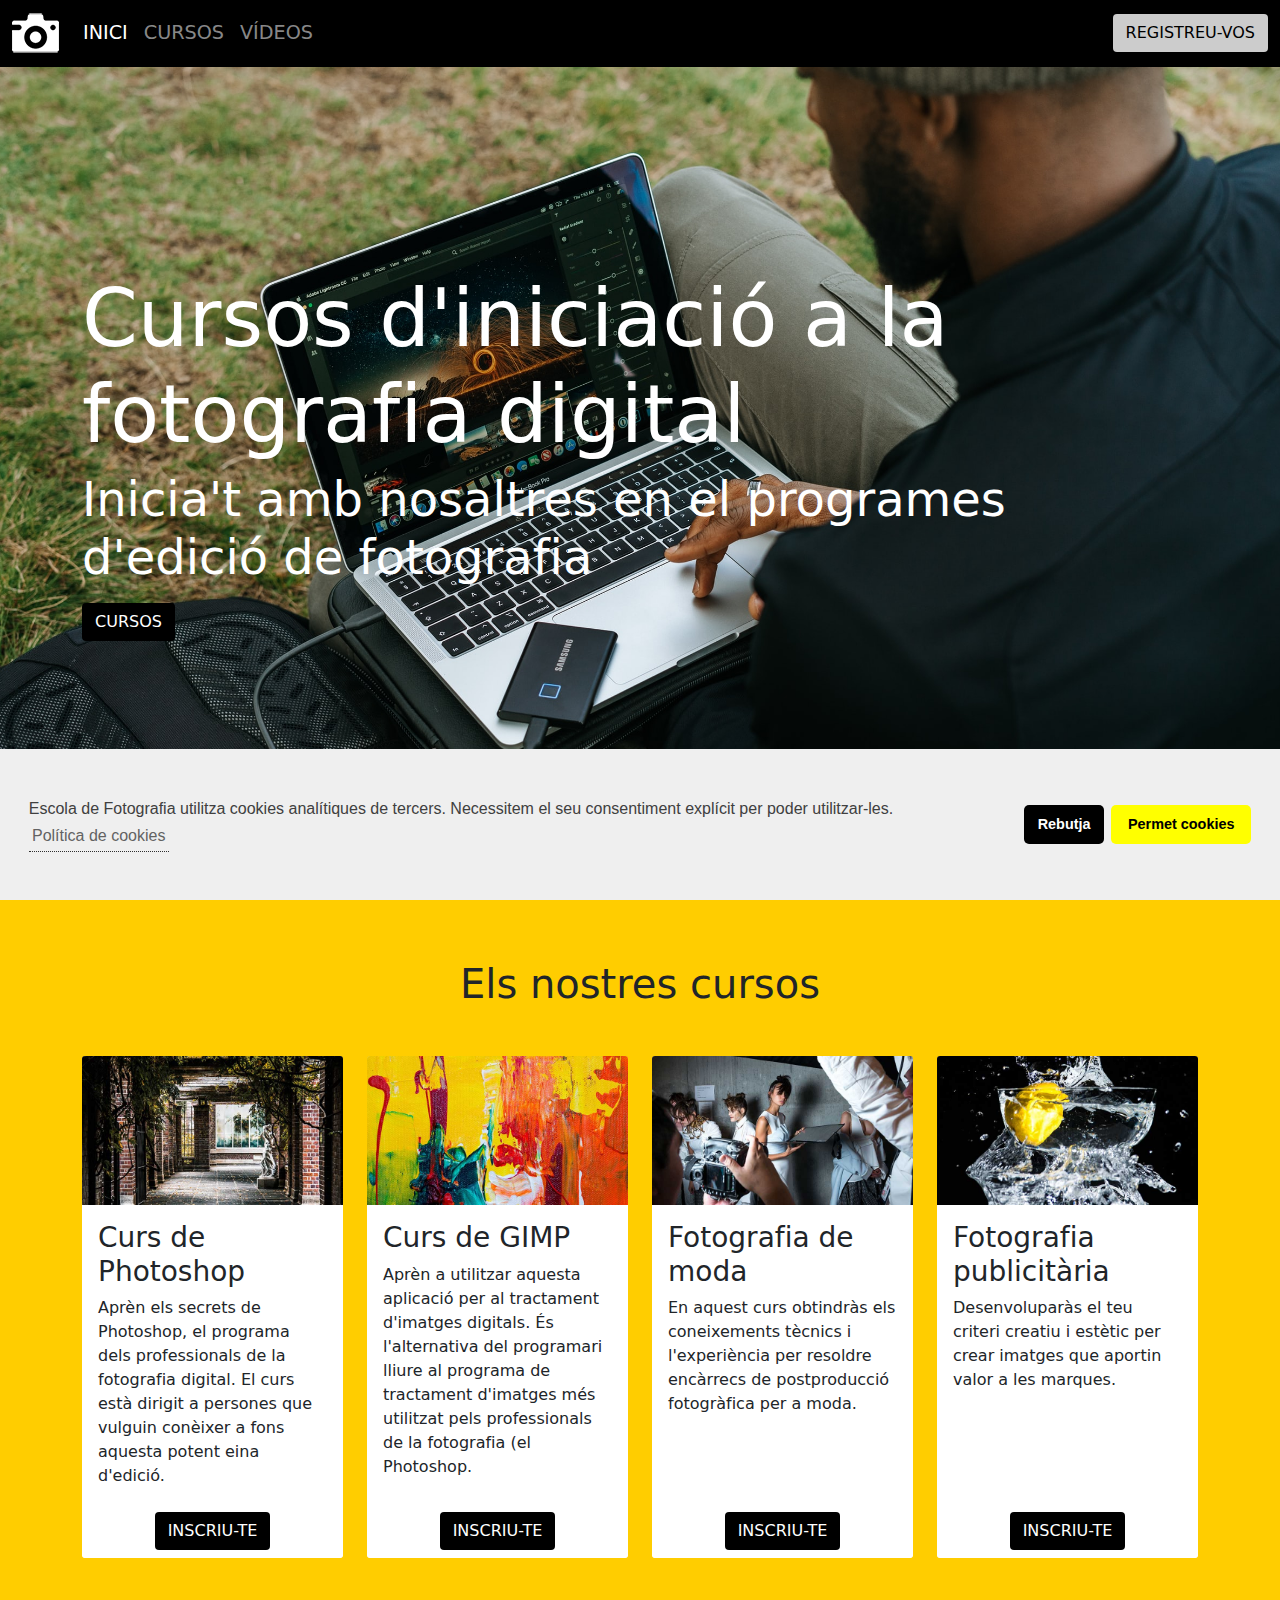
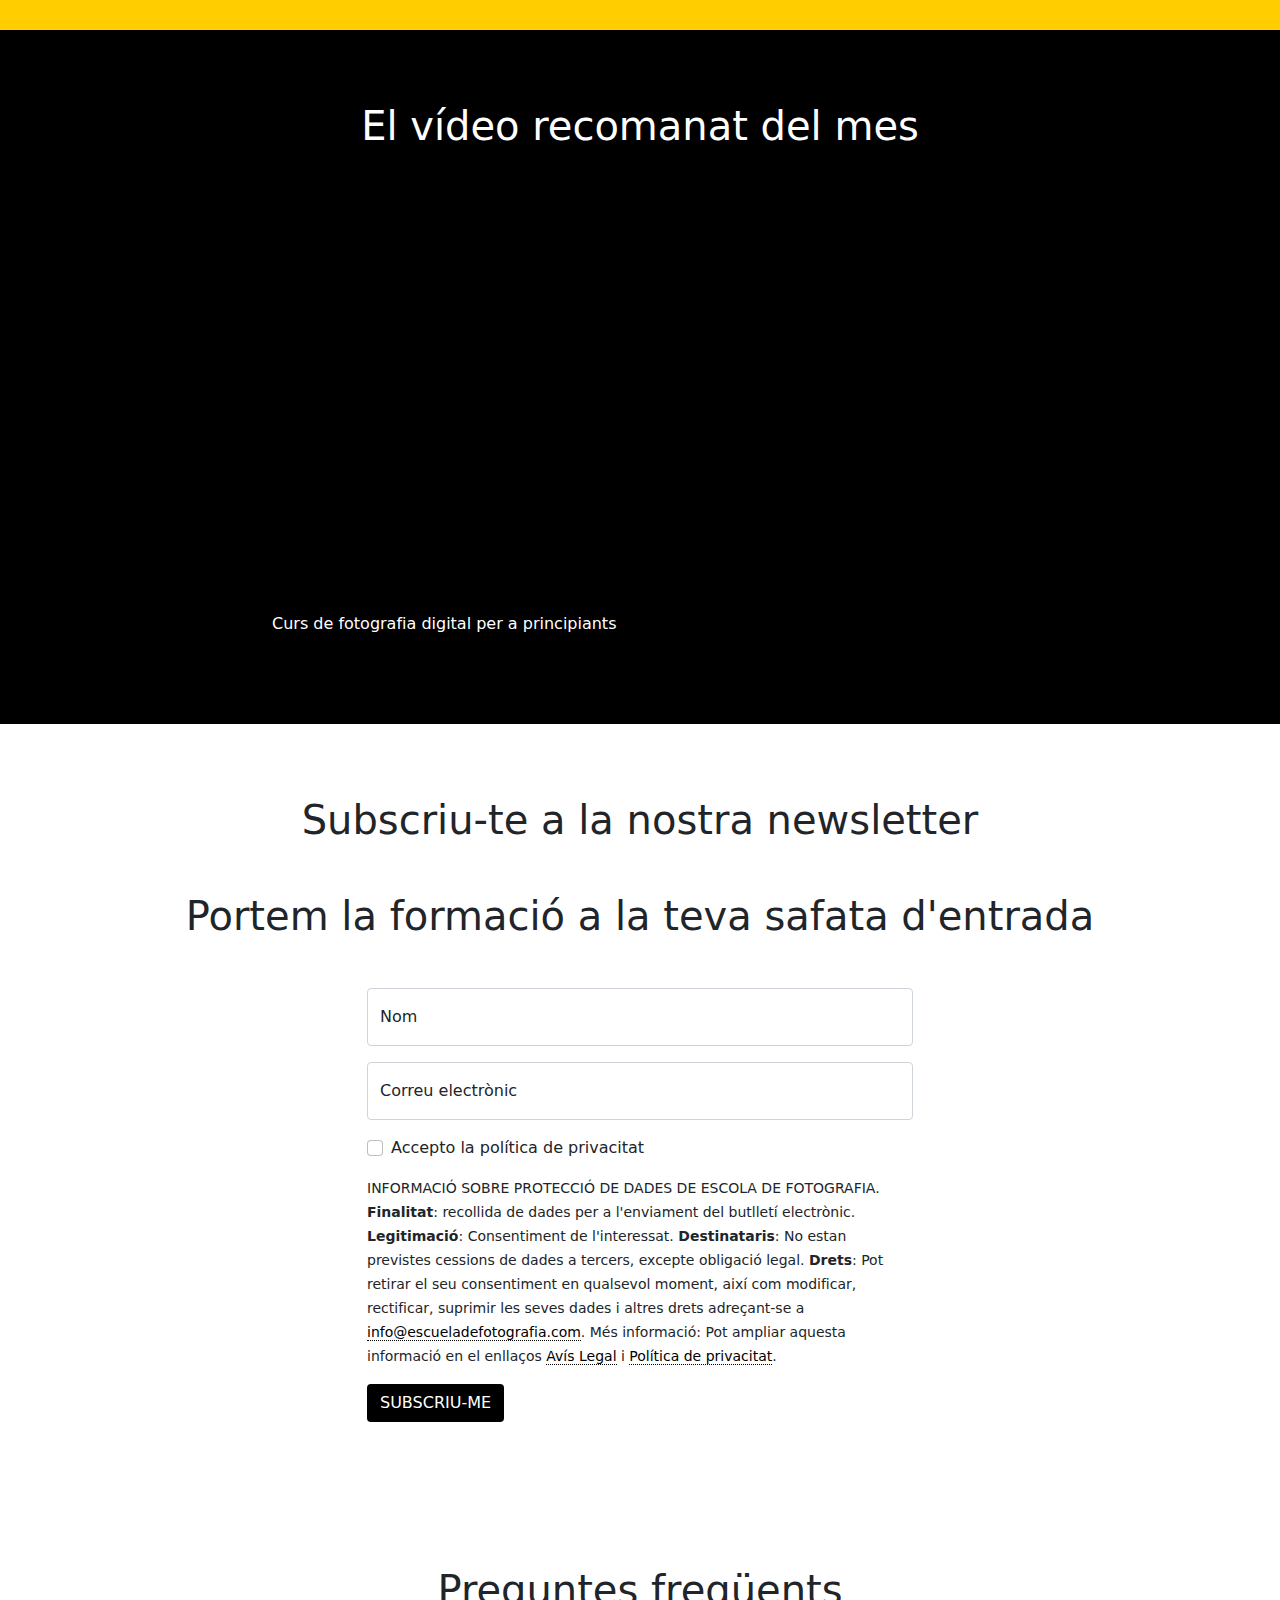
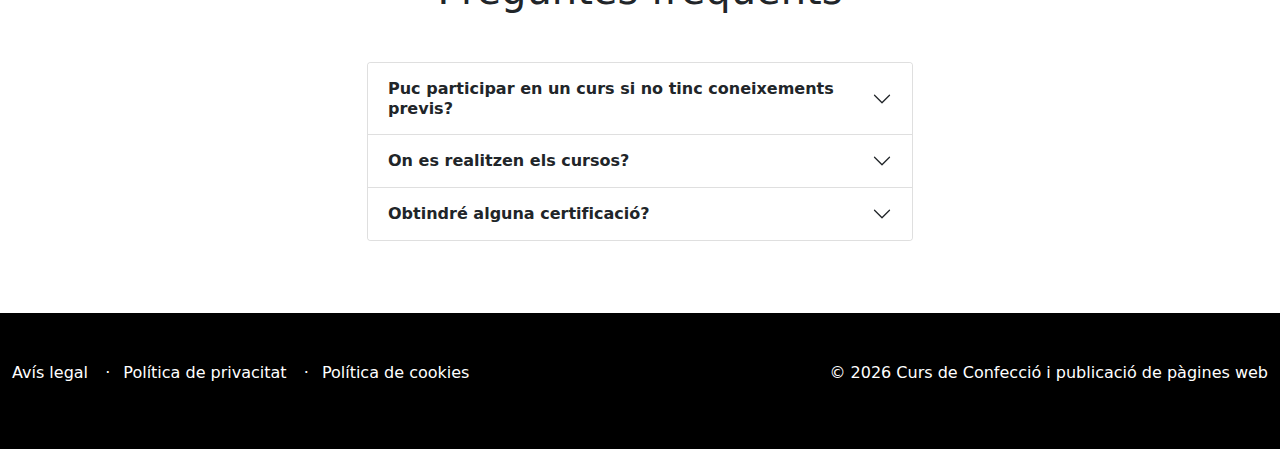
==== index.html @ 67c8fe88 "Inicio proyecto" ====
<!DOCTYPE html>
<html lang="ca">
<head>
    <meta charset="UTF-8">
    <meta http-equiv="X-UA-Compatible" content="IE=edge">
    <meta name="viewport" content="width=device-width, initial-scale=1.0">F
    <meta name="description" content="Cursos d'iniciació a la fotografia digital a Barcelona">
    <title>Escola de fotografia</title>
    <link rel="stylesheet" href="css/cookieconsent.min.css">
    <link rel="stylesheet" href="css/bootstrap.min.css">
    <link rel="stylesheet" href="css/estils.css">

    <script>
      function myScripts() {
        //Google Analytics
        (function(i,s,o,g,r,a,m){i['GoogleAnalyticsObject']=r;i[r]=i[r]||function(){
            (i[r].q=i[r].q||[]).push(arguments)},i[r].l=1*new Date();a=s.createElement(o),
            m=s.getElementsByTagName(o)[0];a.async=1;a.src=g;m.parentNode.insertBefore(a,m)
            })(window,document,'script','https://www.google-analytics.com/analytics.js','ga');

            ga('create', 'UA-88888888-1', 'auto');
            ga('send', 'pageview');
        }
    </script>
</head>
<body>
    <!-- Capçalera de la pagina que conté el menú de navegació -->
    <header>
        <nav class="navbar navbar-expand-md navbar-dark fixed-top bg-custom">
            <div class="container-fluid">
              <a class="navbar-brand" href="index.html"><img src="img/logo-escuela.png" alt="Logo de l'Escola de Fotografia. Icona amb la representació d'una càmara fotogràfica"></a>
              <button class="navbar-toggler" type="button" data-bs-toggle="collapse" data-bs-target="#menu" aria-controls="menu" aria-expanded="false" aria-label="Interruptor del menú de navegació">
                <span class="navbar-toggler-icon"></span>
              </button>
        
              <div class="collapse navbar-collapse" id="menu">
                <ul class="navbar-nav me-auto mb-2 mb-md-0">
                  <li class="nav-item">
                    <a class="nav-link active" aria-current="page" href="index.html">Inici</a>
                  </li>
                  <li class="nav-item">
                    <a class="nav-link" href="#cursos">Cursos</a>
                  </li>
                  <li class="nav-item">
                    <a class="nav-link" href="#videos">Vídeos</a>
                  </li>
                </ul>
                <button type="button" class="btn btn-registre" data-bs-toggle="modal" data-bs-target="#modalSignin">
                  Registreu-vos
                </button>
              </div>
            </div>
          </nav>
    </header>
    <main>
        <!-- Presentació i lema de l'escola -->
        <section id="presentacio">
            <div class="container">
                <div class="d-flex flex-column align-items-start justify-content-center presentacio">
                    <h1 class="display-1">Cursos d'iniciació a la fotografia digital</h1>
                    <p class="display-5">Inicia't amb nosaltres en el programes d'edició de fotografia</p>
                    <a class="btn btn-custom" href="#cursos">Cursos</a>
                </div>
            </div>
        </section>

        <!-- Oferta de cursos -->
        <section id="cursos">
            <div class="container">
                <h2 class="text-center mb-5">Els nostres cursos</h2>
                <!-- Contenidor de cursos -->
                <div class="row row-cols-1 row-cols-md-2 row-cols-lg-4 g-4">
                    <!-- primer curs -->
                    <div class="col">
                        <div class="card h-100">
                            <img src="img/photoshop.jpg" class="card-img-top" alt="">
                            <div class="card-body">
                              <h3 class="card-title">Curs de Photoshop</h3>
                              <p class="card-text">Aprèn els secrets de Photoshop, el programa dels professionals de la fotografia digital. El curs està dirigit a persones que vulguin conèixer a fons aquesta potent eina d'edició.</p>
                            </div>
                            <div class="card-footer text-center"><a href="#" class="btn btn-custom">Inscriu-te</a></div>
                        </div>
                    </div><!-- ./primer curs -->
                    <!-- segon curs -->
                    <div class="col">
                        <div class="card h-100">
                            <img src="img/gimp.jpg" class="card-img-top" alt="">
                            <div class="card-body">
                              <h3 class="card-title">Curs de GIMP</h3>
                              <p class="card-text">Aprèn a utilitzar aquesta aplicació per al tractament d'imatges digitals. És l'alternativa del programari lliure al programa de tractament d'imatges més utilitzat pels professionals de la fotografia (el Photoshop.</p>
                            </div>
                            <div class="card-footer text-center"><a href="#" class="btn btn-custom">Inscriu-te</a></div>
                        </div>
                    </div><!-- ./segon curs -->
                    <!-- tercer curs -->
                    <div class="col">
                        <div class="card h-100">
                            <img src="img/moda.jpg" class="card-img-top" alt="">
                            <div class="card-body">
                              <h3 class="card-title">Fotografia de moda</h3>
                              <p class="card-text">En aquest curs obtindràs els coneixements tècnics i l'experiència per resoldre encàrrecs de postproducció fotogràfica per a moda.</p>
                            </div>
                            <div class="card-footer text-center"><a href="#" class="btn btn-custom">Inscriu-te</a></div>
                        </div>
                    </div><!-- ./tercer curs -->
                    <!-- quart curs -->
                    <div class="col">
                        <div class="card h-100">
                            <img src="img/publicitaria.jpg" class="card-img-top" alt="">
                            <div class="card-body">
                              <h3 class="card-title">Fotografia publicitària</h3>
                              <p class="card-text">Desenvoluparàs el teu criteri creatiu i estètic per crear imatges que aportin valor a les marques.</p>
                            </div>
                            <div class="card-footer text-center"><a href="#" class="btn btn-custom">Inscriu-te</a></div>
                        </div>
                    </div><!-- ./quart curs -->
                </div><!-- ./Contenidor de cursos -->
            </div>
        </section>
        <!-- Secció vídeos recomanats -->
        <section id="videos">
          <div class="container">
            <h2 class="text-center mb-5">El vídeo recomanat del mes</h2>
            <div class="row justify-content-center">
              <div class="col-md-8">
                <figure>
                  <div class="ratio ratio-16x9">
                    <iframe width="560" height="315" src="https://www.youtube-nocookie.com/embed/FZk0PAV3xyA" title="YouTube video player" allow="accelerometer; autoplay; clipboard-write; encrypted-media; gyroscope; picture-in-picture" allowfullscreen></iframe>
                  </div>
                  <figcaption>Curs de fotografia digital per a principiants</figcaption>
                </figure>
              </div>
            </div>
          </div>
        </section>
        <!-- Secció formulari subscripció butlletí -->
        <section>
          <div class="container">
            <h2 class="text-center mb-5">Subscriu-te a la nostra <span lang="en">newsletter</span></h2>
            <p class="text-center display-6 mb-5">Portem la formació a la teva safata d'entrada</p>
            <div class="row justify-content-center">
              <form action="index.html" method="post" class="col-md-6 needs-validation" novalidate>
                <div class="form-floating mb-3">
                  <input type="text" class="form-control" name="nom" id="nom" placeholder="Nom" required>
                  <label for="nom">Nom</label>
                  <div class="invalid-feedback">
                    Si us plau, escriu el teu nom
                  </div>
                </div>
                <div class="form-floating">
                  <input type="email" class="form-control" name="correu" id="correu" placeholder="nom@exemple.com" required>
                  <label for="correu">Correu electrònic</label>
                  <div class="valid-feedback">
                    És correcte!
                  </div>
                  <div class="invalid-feedback">
                    Si us plau, escriu una adreça vàlida
                  </div>
                </div>
                <div class="form-check mt-3">
                  <input class="form-check-input" type="checkbox" name="privacitat" value="Accepta la política de privacitat" id="privacitat" required>
                  <label class="form-check-label" for="privacitat">
                    Accepto la política de privacitat
                  </label>
                  <div class="invalid-feedback">
                    Has d'acceptar la política de privacitat
                  </div>
                </div>
                <div class="mt-3">
                    <p><small>INFORMACIÓ SOBRE PROTECCIÓ DE DADES DE ESCOLA DE FOTOGRAFIA. <b>Finalitat</b>: recollida de dades per a l'enviament del butlletí electrònic. <b>Legitimació</b>: Consentiment de l'interessat. <b>Destinataris</b>: No estan previstes cessions de dades a tercers, excepte obligació legal. <b>Drets</b>: Pot retirar el seu consentiment en qualsevol moment, així com modificar, rectificar, suprimir les seves dades i altres drets adreçant-se a <a href="mailto:info@escueladefotografia.com">info@escueladefotografia.com</a>. Més informació: Pot ampliar aquesta informació en el enllaços <a href="">Avís Legal</a> i <a href="">Política de privacitat</a>.</small></p>
                </div>
                <div class="mt-3">
                  <button type="submit" class="btn btn-custom">Subscriu-me</button>
                </div>
              </form>
            </div>
          </div>
        </section>
        <section>
          <h2 class="text-center mb-5">Preguntes freqüents</h2>
          <div class="container">
            <div class="row justify-content-center">
              <div class="col-md-6">
                <div class="accordion" id="accordionFAQ">
                  <div class="accordion-item">
                    <h3 class="accordion-header" id="headingOne">
                      <button class="accordion-button collapsed" type="button" data-bs-toggle="collapse" data-bs-target="#faq1" aria-expanded="true" aria-controls="faq1">
                        Puc participar en un curs si no tinc coneixements previs?
                      </button>
                    </h3>
                    <div id="faq1" class="accordion-collapse collapse" aria-labelledby="headingOne" data-bs-parent="#accordionFAQ">
                      <div class="accordion-body">
                        <p>Els cursos d'iniciació no requereixen cap coneixement previs de la matèria. Els continguts i activitats del curs estan preparats per assolir un coneixement gradual de la matària.</p>
                      </div>
                    </div>
                  </div>
                  <div class="accordion-item">
                    <h2 class="accordion-header" id="headingTwo">
                      <button class="accordion-button collapsed" type="button" data-bs-toggle="collapse" data-bs-target="#faq2" aria-expanded="false" aria-controls="faq2">
                        On es realitzen els cursos?
                      </button>
                    </h2>
                    <div id="faq2" class="accordion-collapse collapse" aria-labelledby="headingTwo" data-bs-parent="#accordionFAQ">
                      <div class="accordion-body">
                        <p>Els cursos de la modalitat presencial es desenvolupen a les nostres instal·lacions situades a la ciutat de Barcelona, en el barri de Les Corts, molt a prop de l'Illa Diagonal.</p>
                      </div>
                    </div>
                  </div>
                  <div class="accordion-item">
                    <h2 class="accordion-header" id="headingThree">
                      <button class="accordion-button collapsed" type="button" data-bs-toggle="collapse" data-bs-target="#faq3" aria-expanded="false" aria-controls="faq3">
                        Obtindré alguna certificació?
                      </button>
                    </h2>
                    <div id="faq3" class="accordion-collapse collapse" aria-labelledby="headingThree" data-bs-parent="#accordionFAQ">
                      <div class="accordion-body">
                        <p>En finalitzar el curs, si l'assitència ha estat regular i s'han realitzat totes les activitats proposades, els participants obtenen un certificat que acredita la seva participació en el curs.</p>
                      </div>
                    </div>
                  </div>
                </div>
              </div>
            </div>
          </div>
        </section>
    </main>
    <footer class="py-5">
      <div class="container-fluid d-lg-flex justify-content-between">
        <ul class="list-inline">
          <li class="list-inline-item"><a href="">Avís legal</a></li>
          <li class="list-inline-item"><a href="">Política de privacitat</a></li>
          <li class="list-inline-item"><a href="politica-de-cookies.html">Política de cookies</a></li>
        </ul>
        <p>&copy; <script>let d = new Date(); document.write(d.getFullYear());</script> Curs de Confecció i publicació de pàgines web</p>
      </div>
    </footer>


<!-- Modal de registro -->
<svg xmlns="http://www.w3.org/2000/svg" style="display: none;">
  <symbol id="bootstrap" viewBox="0 0 118 94">
    <title>Bootstrap</title>
  <symbol id="github" viewBox="0 0 16 16">
    <path d="M8 0C3.58 0 0 3.58 0 8c0 3.54 2.29 6.53 5.47 7.59.4.07.55-.17.55-.38 0-.19-.01-.82-.01-1.49-2.01.37-2.53-.49-2.69-.94-.09-.23-.48-.94-.82-1.13-.28-.15-.68-.52-.01-.53.63-.01 1.08.58 1.23.82.72 1.21 1.87.87 2.33.66.07-.52.28-.87.51-1.07-1.78-.2-3.64-.89-3.64-3.95 0-.87.31-1.59.82-2.15-.08-.2-.36-1.02.08-2.12 0 0 .67-.21 2.2.82.64-.18 1.32-.27 2-.27.68 0 1.36.09 2 .27 1.53-1.04 2.2-.82 2.2-.82.44 1.1.16 1.92.08 2.12.51.56.82 1.27.82 2.15 0 3.07-1.87 3.75-3.65 3.95.29.25.54.73.54 1.48 0 1.07-.01 1.93-.01 2.2 0 .21.15.46.55.38A8.012 8.012 0 0 0 16 8c0-4.42-3.58-8-8-8z"/>
  </symbol>
  <symbol id="twitter" viewBox="0 0 16 16">
    <path d="M5.026 15c6.038 0 9.341-5.003 9.341-9.334 0-.14 0-.282-.006-.422A6.685 6.685 0 0 0 16 3.542a6.658 6.658 0 0 1-1.889.518 3.301 3.301 0 0 0 1.447-1.817 6.533 6.533 0 0 1-2.087.793A3.286 3.286 0 0 0 7.875 6.03a9.325 9.325 0 0 1-6.767-3.429 3.289 3.289 0 0 0 1.018 4.382A3.323 3.323 0 0 1 .64 6.575v.045a3.288 3.288 0 0 0 2.632 3.218 3.203 3.203 0 0 1-.865.115 3.23 3.23 0 0 1-.614-.057 3.283 3.283 0 0 0 3.067 2.277A6.588 6.588 0 0 1 .78 13.58a6.32 6.32 0 0 1-.78-.045A9.344 9.344 0 0 0 5.026 15z"/>
  </symbol>
  <symbol id="facebook" viewBox="0 0 16 16">
    <path d="M16 8.049c0-4.446-3.582-8.05-8-8.05C3.58 0-.002 3.603-.002 8.05c0 4.017 2.926 7.347 6.75 7.951v-5.625h-2.03V8.05H6.75V6.275c0-2.017 1.195-3.131 3.022-3.131.876 0 1.791.157 1.791.157v1.98h-1.009c-.993 0-1.303.621-1.303 1.258v1.51h2.218l-.354 2.326H9.25V16c3.824-.604 6.75-3.934 6.75-7.951z"/>
  </symbol>
</svg>

<div class="modal fade py-5" tabindex="-1" role="dialog" id="modalSignin">
  <div class="modal-dialog">
    <div class="modal-content rounded-5 shadow">
      <div class="modal-header p-5 pb-4 border-bottom-0">
        <h2 class="fw-bold mb-0">Registra't gratis</h2>
        <button type="button" class="btn-close" data-bs-dismiss="modal" aria-label="Tanca"></button>
      </div>

      <div class="modal-body p-5 pt-0">
        <form action="#" method="post" class="needs-validation" novalidate>
          <div class="form-floating mb-3">
            <input type="email" class="form-control rounded-4" name="correu2" id="correu2" placeholder="nom@exemple.com" required>
            <label for="correu2">Correu electrònic</label>
            <div class="invalid-feedback">
              Si us plau, escriu una adreça vàlida
            </div>
          </div>
          <div class="form-floating mb-3">
            <input type="password" class="form-control rounded-4" id="contrasenya" name="contrasenya" placeholder="Contrasenya" required>
            <label for="contrasenya">Contrasenya</label>
            <div class="invalid-feedback">
              Aquest camp és obligatori
            </div>
          </div>
          <button class="w-100 mb-2 btn btn-lg rounded-4 btn-custom" type="submit">Registra't</button>
          <small class="text-muted">En fer clic a Registra't, acceptes els termes d'ús i la política de privacitat.</small>
          <hr class="my-4">
          <h2 class="fs-5 fw-bold mb-3">O registra't amb tercers</h2>
          <button class="w-100 py-2 mb-2 btn btn-outline-dark rounded-4" type="submit">
            <svg class="bi me-1" width="16" height="16"><use xlink:href="#twitter"/></svg>
            Registre amb Twitter
          </button>
          <button class="w-100 py-2 mb-2 btn btn-outline-primary rounded-4" type="submit">
            <svg class="bi me-1" width="16" height="16"><use xlink:href="#facebook"/></svg>
            Registre amb Facebook
          </button>
          <button class="w-100 py-2 mb-2 btn btn-outline-secondary rounded-4" type="submit">
            <svg class="bi me-1" width="16" height="16"><use xlink:href="#github"/></svg>
            Registre amb GitHub
          </button>
        </form>
      </div>
    </div>
  </div>
</div>


    <script src="js/bootstrap.bundle.min.js"></script>
    <script>
      (function () {
        'use strict'
        // Fetch all the forms we want to apply custom Bootstrap validation styles to
        var forms = document.querySelectorAll('.needs-validation')
        // Loop over them and prevent submission
        Array.prototype.slice.call(forms)
          .forEach(function (form) {
            form.addEventListener('submit', function (event) {
              if (!form.checkValidity()) {
                event.preventDefault()
                event.stopPropagation()
              }
              form.classList.add('was-validated')
            }, false)
          })
      })()
    </script>

  <script src="js/cookieconsent.min.js"></script>
  <script src="js/cookies.js"></script>
</body>
</html>
---- css/cookieconsent.min.css ----
.cc-window{opacity:1;-webkit-transition:opacity 1s ease;transition:opacity 1s ease}.cc-window.cc-invisible{opacity:0}.cc-animate.cc-revoke{-webkit-transition:transform 1s ease;-webkit-transition:-webkit-transform 1s ease;transition:-webkit-transform 1s ease;transition:transform 1s ease;transition:transform 1s ease,-webkit-transform 1s ease}.cc-animate.cc-revoke.cc-top{-webkit-transform:translateY(-2em);transform:translateY(-2em)}.cc-animate.cc-revoke.cc-bottom{-webkit-transform:translateY(2em);transform:translateY(2em)}.cc-animate.cc-revoke.cc-active.cc-top{-webkit-transform:translateY(0);transform:translateY(0)}.cc-animate.cc-revoke.cc-active.cc-bottom{-webkit-transform:translateY(0);transform:translateY(0)}.cc-revoke:hover{-webkit-transform:translateY(0);transform:translateY(0)}.cc-grower{max-height:0;overflow:hidden;-webkit-transition:max-height 1s;transition:max-height 1s}
.cc-revoke,.cc-window{position:fixed;overflow:hidden;-webkit-box-sizing:border-box;box-sizing:border-box;font-family:Helvetica,Calibri,Arial,sans-serif;font-size:16px;line-height:1.5em;display:-webkit-box;display:-ms-flexbox;display:flex;-ms-flex-wrap:nowrap;flex-wrap:nowrap;z-index:9999}.cc-window.cc-static{position:static}.cc-window.cc-floating{padding:2em;max-width:24em;-webkit-box-orient:vertical;-webkit-box-direction:normal;-ms-flex-direction:column;flex-direction:column}.cc-window.cc-banner{padding:1em 1.8em;width:100%;-webkit-box-orient:horizontal;-webkit-box-direction:normal;-ms-flex-direction:row;flex-direction:row}.cc-revoke{padding:.5em}.cc-revoke:hover{text-decoration:underline}.cc-header{font-size:18px;font-weight:700}.cc-btn,.cc-close,.cc-link,.cc-revoke{cursor:pointer}.cc-link{opacity:.8;display:inline-block;padding:.2em;text-decoration:underline}.cc-link:hover{opacity:1}.cc-link:active,.cc-link:visited{color:initial}.cc-btn{display:block;padding:.4em .8em;font-size:.9em;font-weight:700;border-width:2px;border-style:solid;text-align:center;white-space:nowrap}.cc-highlight .cc-btn:first-child{background-color:transparent;border-color:transparent}.cc-highlight .cc-btn:first-child:focus,.cc-highlight .cc-btn:first-child:hover{background-color:transparent;text-decoration:underline}.cc-close{display:block;position:absolute;top:.5em;right:.5em;font-size:1.6em;opacity:.9;line-height:.75}.cc-close:focus,.cc-close:hover{opacity:1}
.cc-revoke.cc-top{top:0;left:3em;border-bottom-left-radius:.5em;border-bottom-right-radius:.5em}.cc-revoke.cc-bottom{bottom:0;left:3em;border-top-left-radius:.5em;border-top-right-radius:.5em}.cc-revoke.cc-left{left:3em;right:unset}.cc-revoke.cc-right{right:3em;left:unset}.cc-top{top:1em}.cc-left{left:1em}.cc-right{right:1em}.cc-bottom{bottom:1em}.cc-floating>.cc-link{margin-bottom:1em}.cc-floating .cc-message{display:block;margin-bottom:1em}.cc-window.cc-floating .cc-compliance{-webkit-box-flex:1;-ms-flex:1 0 auto;flex:1 0 auto}.cc-window.cc-banner{-webkit-box-align:center;-ms-flex-align:center;align-items:center}.cc-banner.cc-top{left:0;right:0;top:0}.cc-banner.cc-bottom{left:0;right:0;bottom:0}.cc-banner .cc-message{display:block;-webkit-box-flex:1;-ms-flex:1 1 auto;flex:1 1 auto;max-width:100%;margin-right:1em}.cc-compliance{display:-webkit-box;display:-ms-flexbox;display:flex;-webkit-box-align:center;-ms-flex-align:center;align-items:center;-ms-flex-line-pack:justify;align-content:space-between}.cc-floating .cc-compliance>.cc-btn{-webkit-box-flex:1;-ms-flex:1;flex:1}.cc-btn+.cc-btn{margin-left:.5em}
@media print{.cc-revoke,.cc-window{display:none}}@media screen and (max-width:900px){.cc-btn{white-space:normal}}@media screen and (max-width:414px) and (orientation:portrait),screen and (max-width:736px) and (orientation:landscape){.cc-window.cc-top{top:0}.cc-window.cc-bottom{bottom:0}.cc-window.cc-banner,.cc-window.cc-floating,.cc-window.cc-left,.cc-window.cc-right{left:0;right:0}.cc-window.cc-banner{-webkit-box-orient:vertical;-webkit-box-direction:normal;-ms-flex-direction:column;flex-direction:column}.cc-window.cc-banner .cc-compliance{-webkit-box-flex:1;-ms-flex:1 1 auto;flex:1 1 auto}.cc-window.cc-floating{max-width:none}.cc-window .cc-message{margin-bottom:1em}.cc-window.cc-banner{-webkit-box-align:unset;-ms-flex-align:unset;align-items:unset}.cc-window.cc-banner .cc-message{margin-right:0}}
.cc-floating.cc-theme-classic{padding:1.2em;border-radius:5px}.cc-floating.cc-type-info.cc-theme-classic .cc-compliance{text-align:center;display:inline;-webkit-box-flex:0;-ms-flex:none;flex:none}.cc-theme-classic .cc-btn{border-radius:5px}.cc-theme-classic .cc-btn:last-child{min-width:140px}.cc-floating.cc-type-info.cc-theme-classic .cc-btn{display:inline-block}
.cc-theme-edgeless.cc-window{padding:0}.cc-floating.cc-theme-edgeless .cc-message{margin:2em;margin-bottom:1.5em}.cc-banner.cc-theme-edgeless .cc-btn{margin:0;padding:.8em 1.8em;height:100%}.cc-banner.cc-theme-edgeless .cc-message{margin-left:1em}.cc-floating.cc-theme-edgeless .cc-btn+.cc-btn{margin-left:0}
---- css/estils.css ----
h2, .h2 {
    font-size: calc(1.425rem + 0.9vw);
}
@media (min-width: 1200px) {
    h2, .h2 {
      font-size: 2.5rem;
    }
}

.btn-custom {
    color: #fff;
    background-color: #000;
    text-transform: uppercase;
}
.btn-custom:hover {
    color: #fff;
    background-color: rgba(0,0,0,0.5);
}
.btn-registre {
    color: #000;
    background-color: rgb(204, 204, 204);
    text-transform: uppercase;
}
.btn-registre:hover {
    color: #000;
    background-color: rgba(204, 204, 204, 0.5);
}


/* Menú de navegació */
.navbar-expand-md {
    text-align: center;
    font-size: 1.2rem;
    text-transform: uppercase;
}
nav.bg-custom {
    background-color: #000;
}
.navbar-toggler {
    border: none;
}
.navbar-toggler:focus {
    text-decoration: none;
    outline: 0;
    box-shadow: 0 0 0 0;
}
.navbar-dark .navbar-toggler-icon {
    background-image: url("data:image/svg+xml,%3csvg xmlns='http://www.w3.org/2000/svg' viewBox='0 0 30 30'%3e%3cpath stroke='rgba%28255, 255, 255, 1%29' stroke-linecap='round' stroke-miterlimit='10' stroke-width='2' d='M4 7h22M4 15h22M4 23h22'/%3e%3c/svg%3e");
}

/*Seccions */
section {
    padding-top: 4.5rem;
    padding-bottom: 4.5rem;
}

/* Secció presentació */
#presentacio {
    background: #000 url('../img/bg-hero.jpg') no-repeat 50% 25%;
    background-size: cover;
    color: #fff;
}
.presentacio {
    height: 50vh;
}
@media (min-width: 768px) {
    .presentacio {
        height: 80vh;
    }
}
a {
    color: #000;
    text-decoration: none;
    border-bottom: 1px dotted #000;
}
a:hover {
    color: #000;
    border-bottom: 1px solid #000;
}

/* Secció cursos */
#cursos {
    background-color: #ffcd00;
}
.card {
    border: none;
}
.card-footer {
    border: none;
    background-color: inherit;
}
/* Secció vídeos */
#videos {
    background-color: #000;
    color: #fff;
}
/* Preguntes freqüents */
.accordion-button {
    font-weight: 700;
}
.accordion-button:not(.collapsed) {
    color: var(--bs-body-color);
    background-color: #fff;
    box-shadow: inset 0 -1px 0 rgba(0, 0, 0, 0.125);
}
.accordion-button:focus {
    z-index: 3;
    border-color: #86b7fe;
    outline: 0;
    box-shadow: inset 0 -1px 0 rgba(0, 0, 0, 0.125);
  }
  .accordion-button:not(.collapsed)::after {
    background-image: url("data:image/svg+xml,%3csvg xmlns='http://www.w3.org/2000/svg' viewBox='0 0 16 16' fill='%23212529'%3e%3cpath fill-rule='evenodd' d='M1.646 4.646a.5.5 0 0 1 .708 0L8 10.293l5.646-5.647a.5.5 0 0 1 .708.708l-6 6a.5.5 0 0 1-.708 0l-6-6a.5.5 0 0 1 0-.708z'/%3e%3c/svg%3e");
    transform: rotate(-180deg);
  }
  .accordion-button::after {
    flex-shrink: 0;
    width: 1.25rem;
    height: 1.25rem;
    margin-left: auto;
    content: "";
    background-image: url("data:image/svg+xml,%3csvg xmlns='http://www.w3.org/2000/svg' viewBox='0 0 16 16' fill='%23212529'%3e%3cpath fill-rule='evenodd' d='M1.646 4.646a.5.5 0 0 1 .708 0L8 10.293l5.646-5.647a.5.5 0 0 1 .708.708l-6 6a.5.5 0 0 1-.708 0l-6-6a.5.5 0 0 1 0-.708z'/%3e%3c/svg%3e");
    background-repeat: no-repeat;
    background-size: 1.25rem;
    transition: transform 0.2s ease-in-out;
  }
  

/* Footer */
footer {
    background-color: #000;
    color: #fff;
}
footer a {
    color: #fff;
    border: 0;
}
footer a:hover {
    color: #ccc;
}
footer .list-inline-item::after {
    content: " · ";
    padding-left: 12px;
}
footer .list-inline-item:last-child::after {
    content:"";
    padding-left: 0;
}

/* Modal de registre */

.bi {
    vertical-align: -.125em;
    fill: currentColor;
}

/* Pàgines interiors */
#pagines h1 {
    margin-top: 100px;
    margin-bottom: 20px;
}

@media (min-width: 1200px) {
    #pagines h1 {
      font-size: 3.5rem;
    }
    #pagines table {
        width: 60%;
        margin-left: auto;
        margin-right: auto;
    }
}

/* Cookie consent de Osano */
.cc-window.cc-banner {
    padding-top: 3em;
    padding-bottom: 3em;
}
.cc-link {
    text-decoration: none;
}

#deny {
    background-color: #000;
    color: #fff;
}
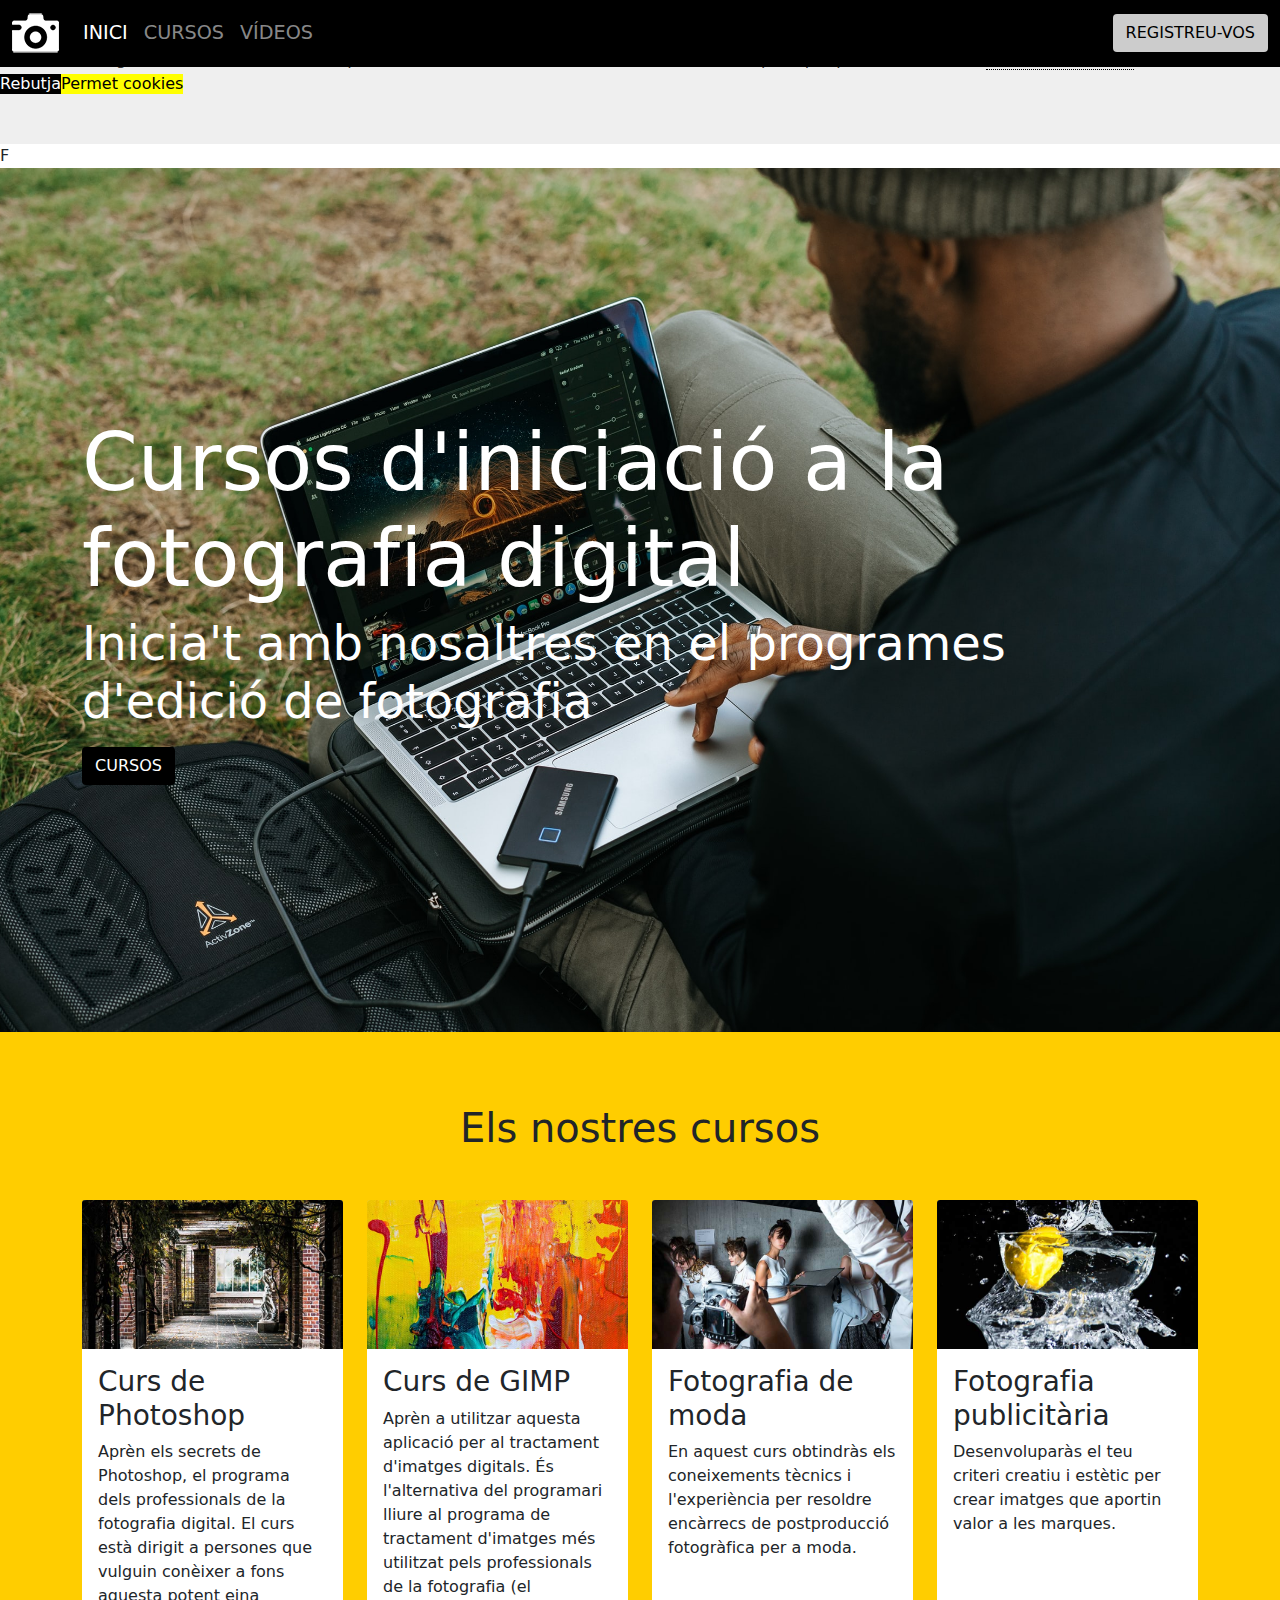
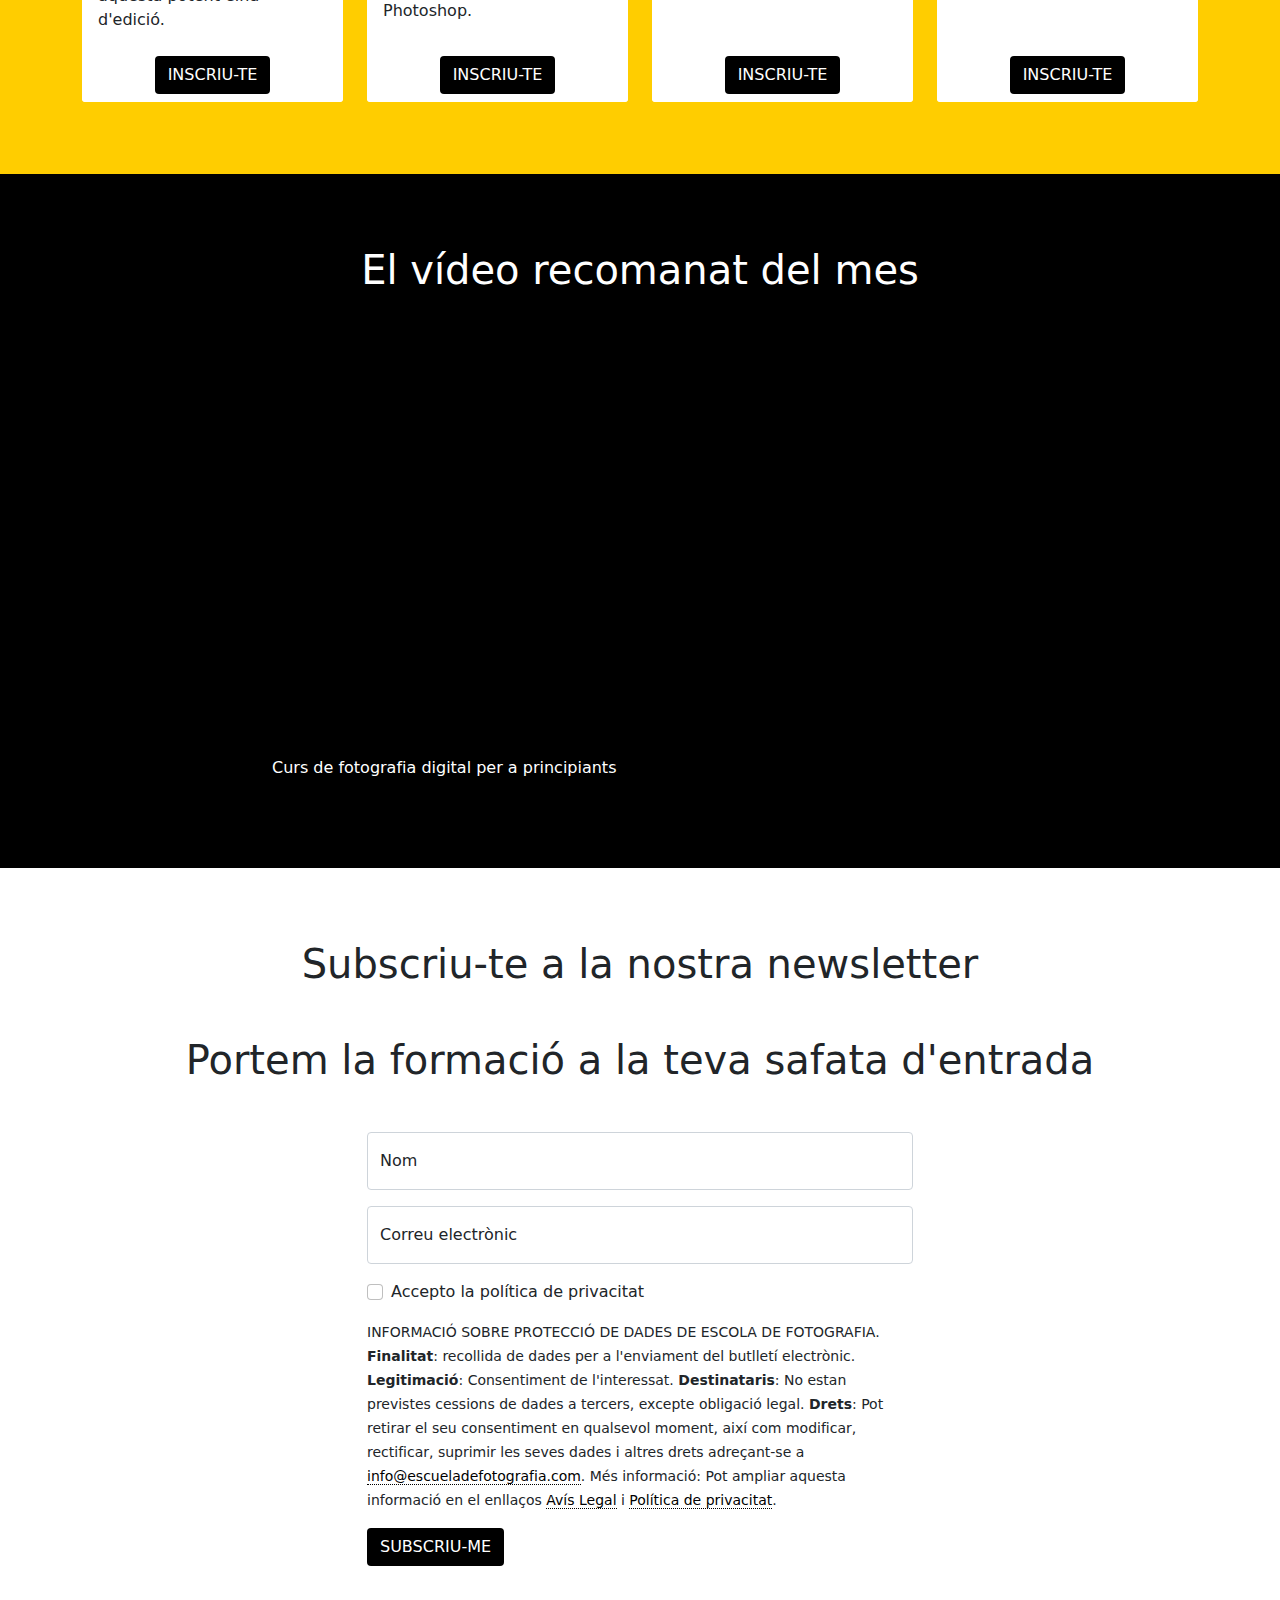
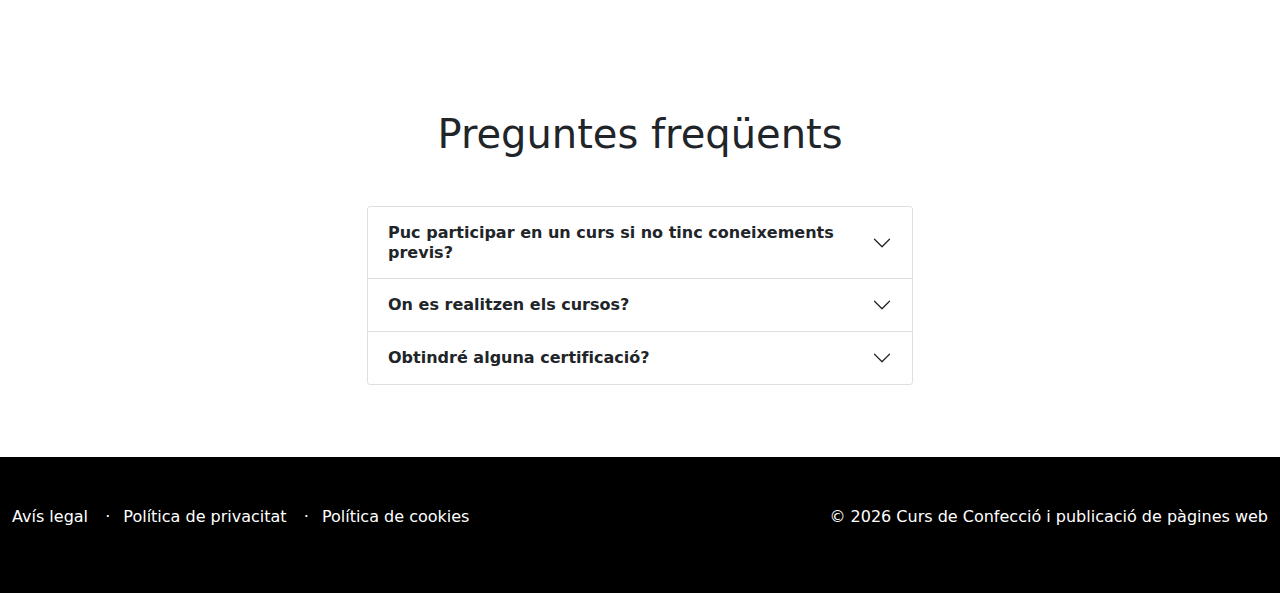
==== commit f4e2fdf0: "Preload para acelerar carga" ====
--- a/index.html
+++ b/index.html
@@ -6,6 +6,9 @@
     <meta name="viewport" content="width=device-width, initial-scale=1.0">F
     <meta name="description" content="Cursos d'iniciació a la fotografia digital a Barcelona">
     <title>Escola de fotografia</title>
+    <meta property="og:title" content="Escola de fotografia">
+    <meta property="og:description" content="Cursos d'iniciació a la fotografia digital a Barcelona">
+    <link rel="preload" href="css/estils.css" as="styles"
     <link rel="stylesheet" href="css/cookieconsent.min.css">
     <link rel="stylesheet" href="css/bootstrap.min.css">
     <link rel="stylesheet" href="css/estils.css">
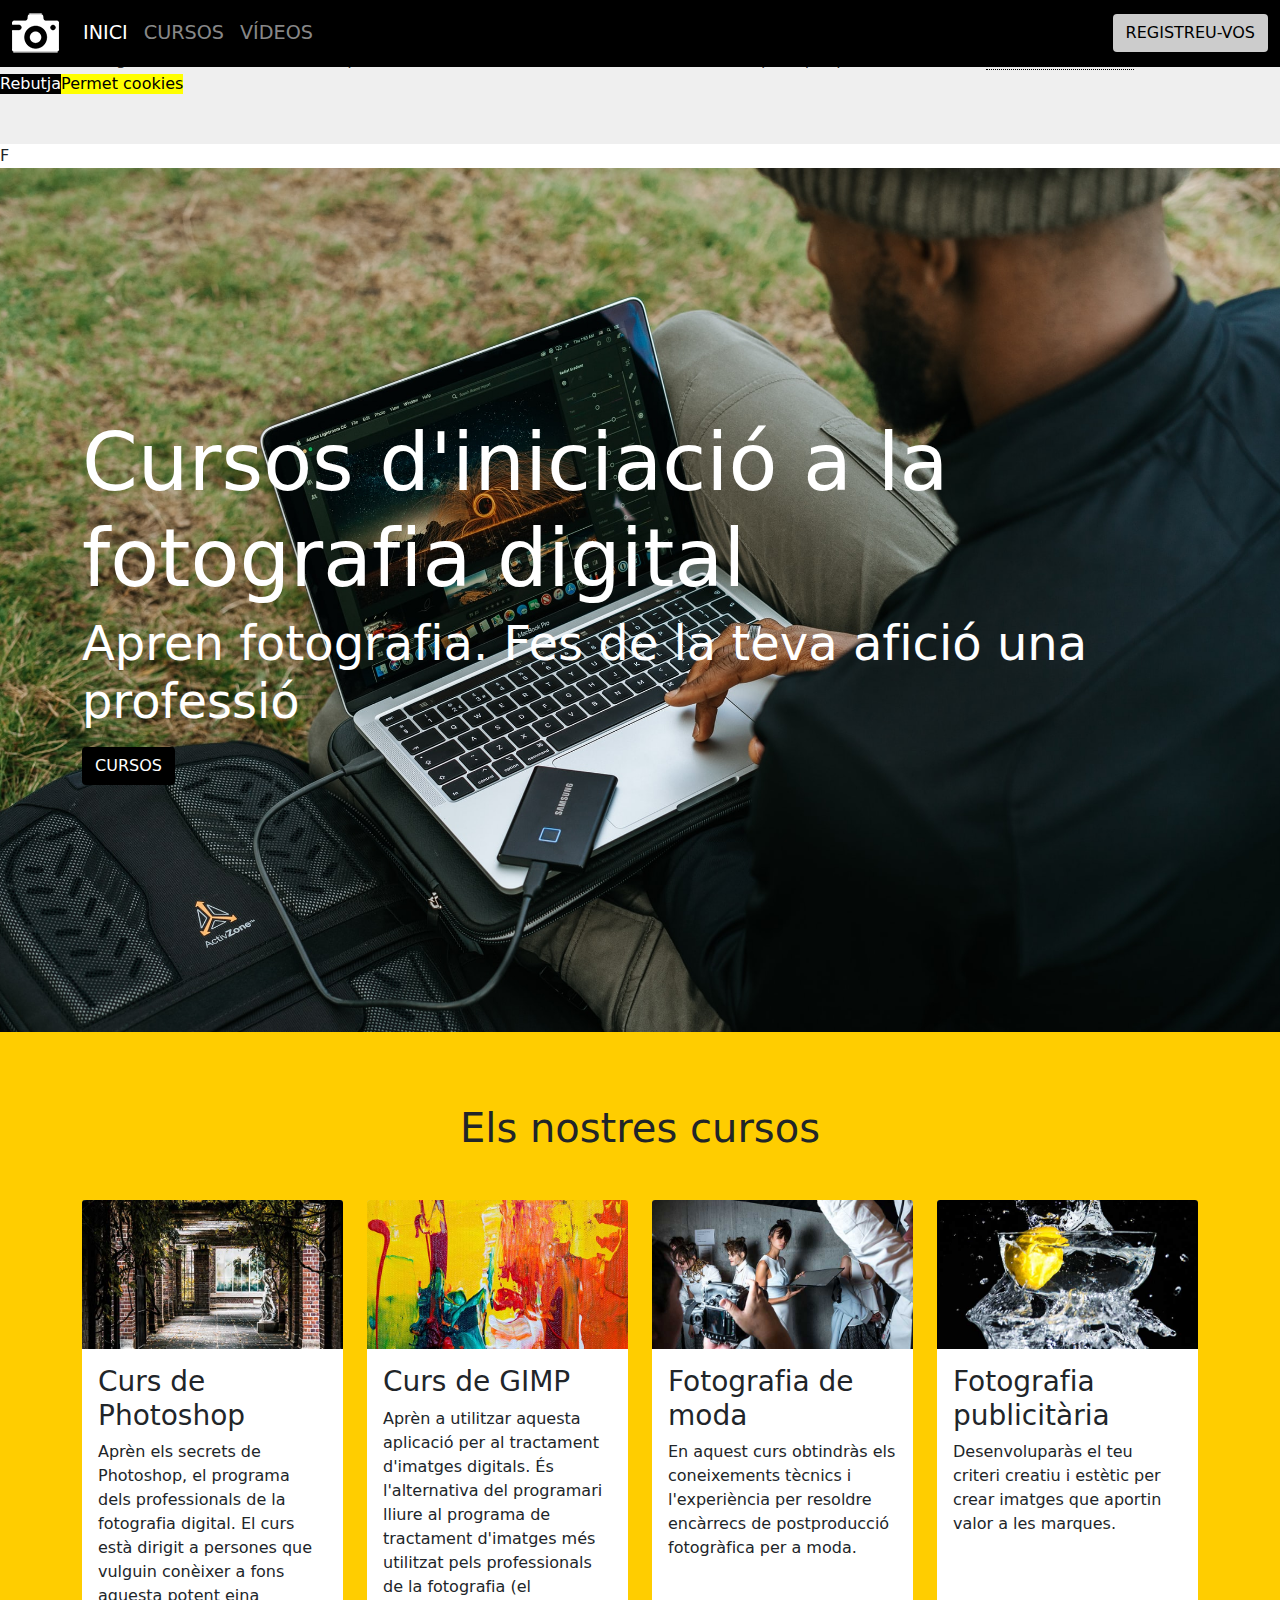
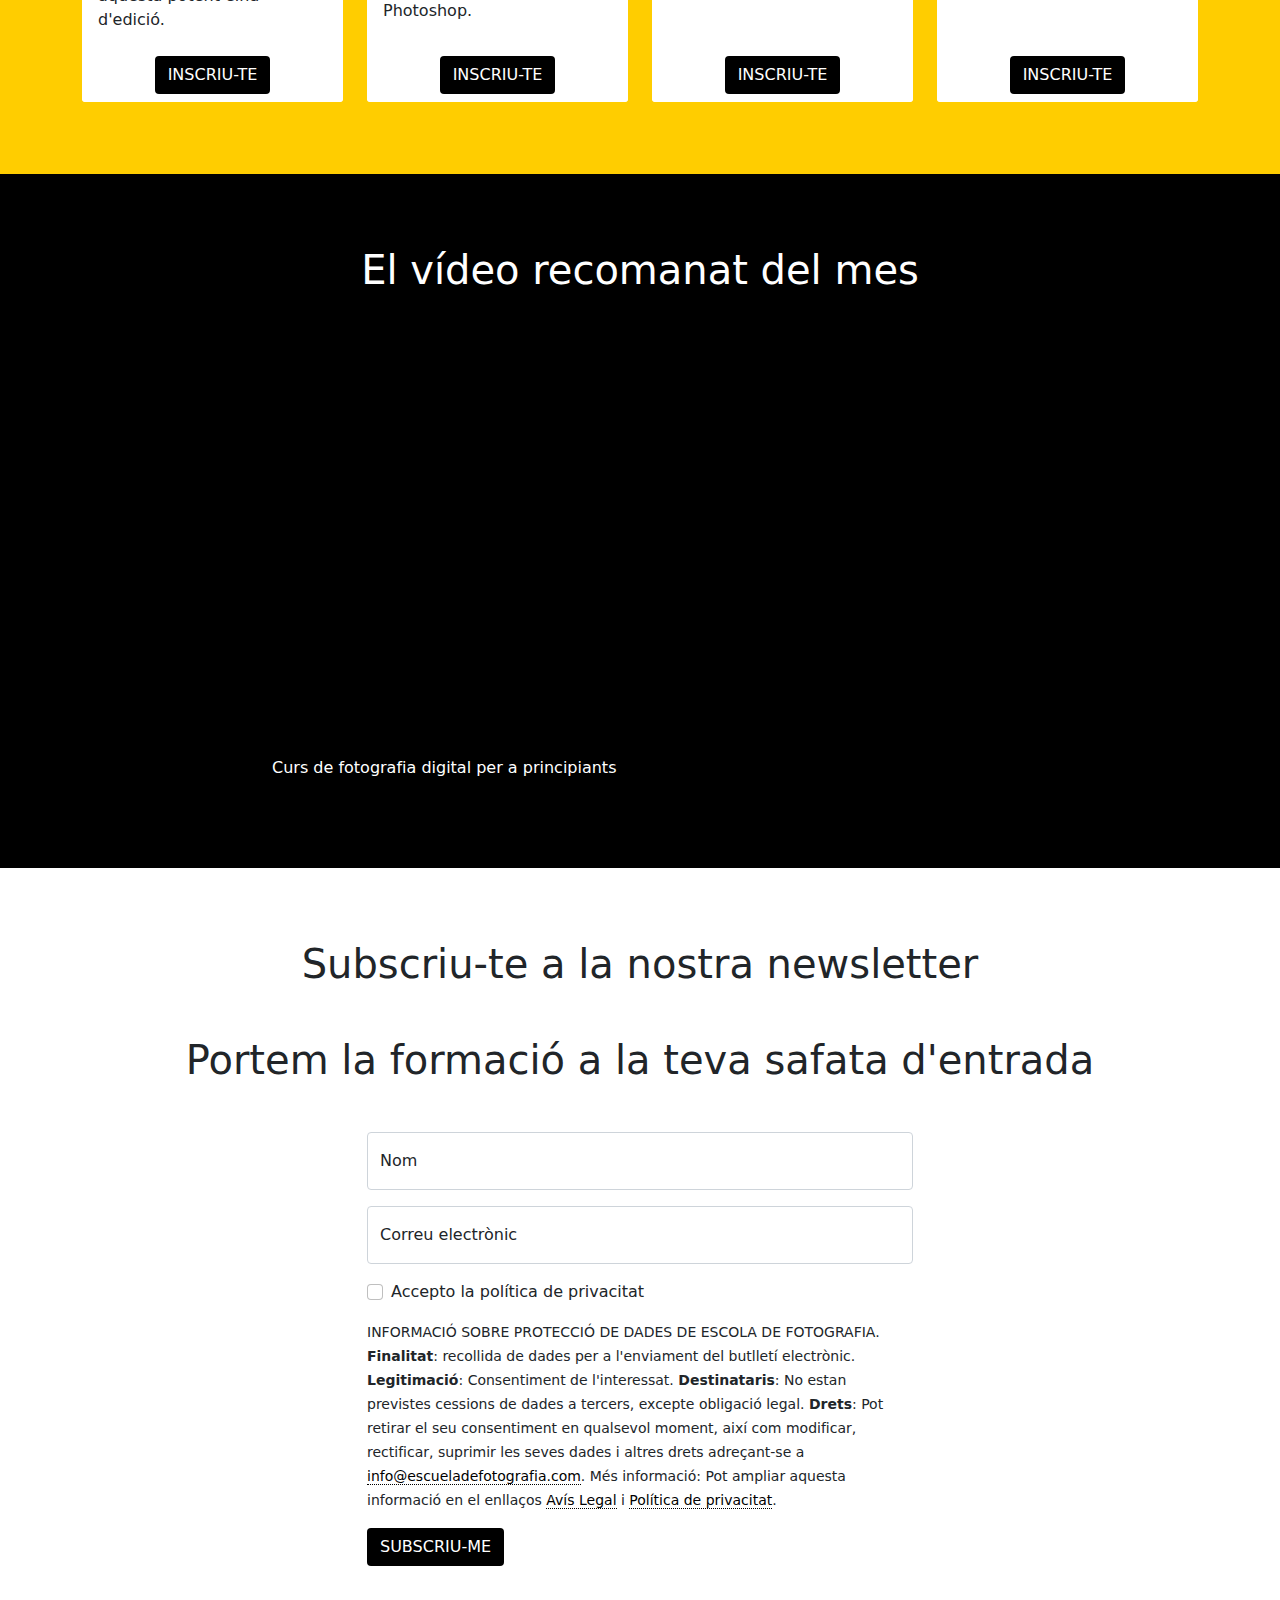
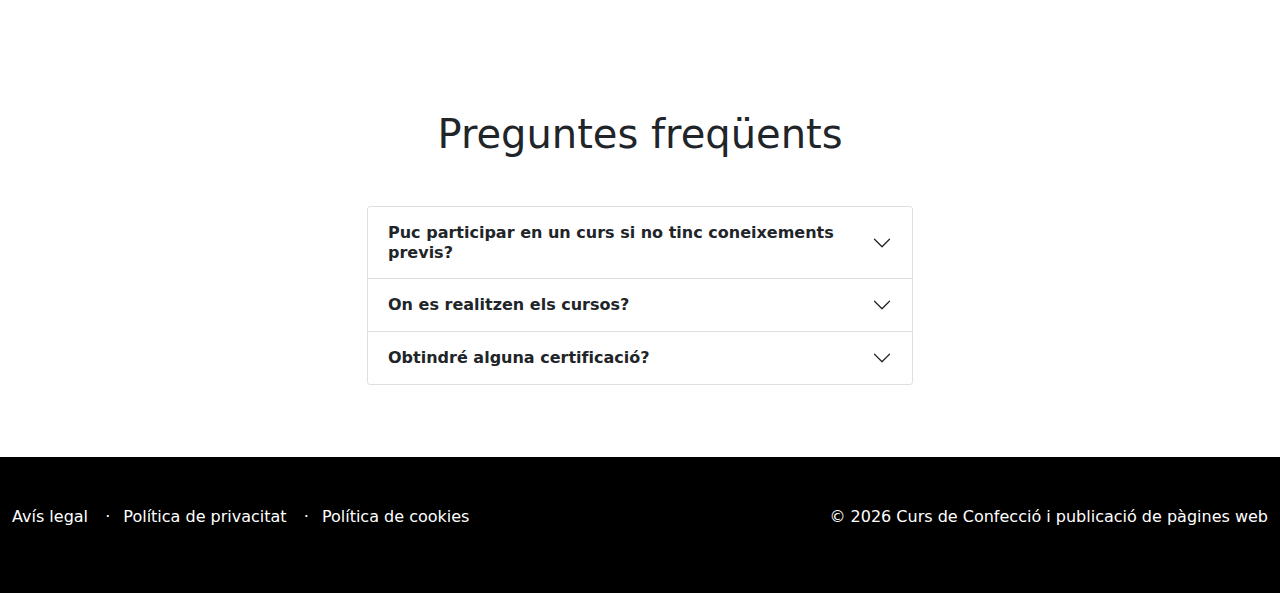
==== commit 1e924516: "Cambiado lema" ====
--- a/index.html
+++ b/index.html
@@ -61,7 +61,7 @@
             <div class="container">
                 <div class="d-flex flex-column align-items-start justify-content-center presentacio">
                     <h1 class="display-1">Cursos d'iniciació a la fotografia digital</h1>
-                    <p class="display-5">Inicia't amb nosaltres en el programes d'edició de fotografia</p>
+                    <p class="display-5">Apren fotografia. Fes de la teva afició una professió</p>
                     <a class="btn btn-custom" href="#cursos">Cursos</a>
                 </div>
             </div>
